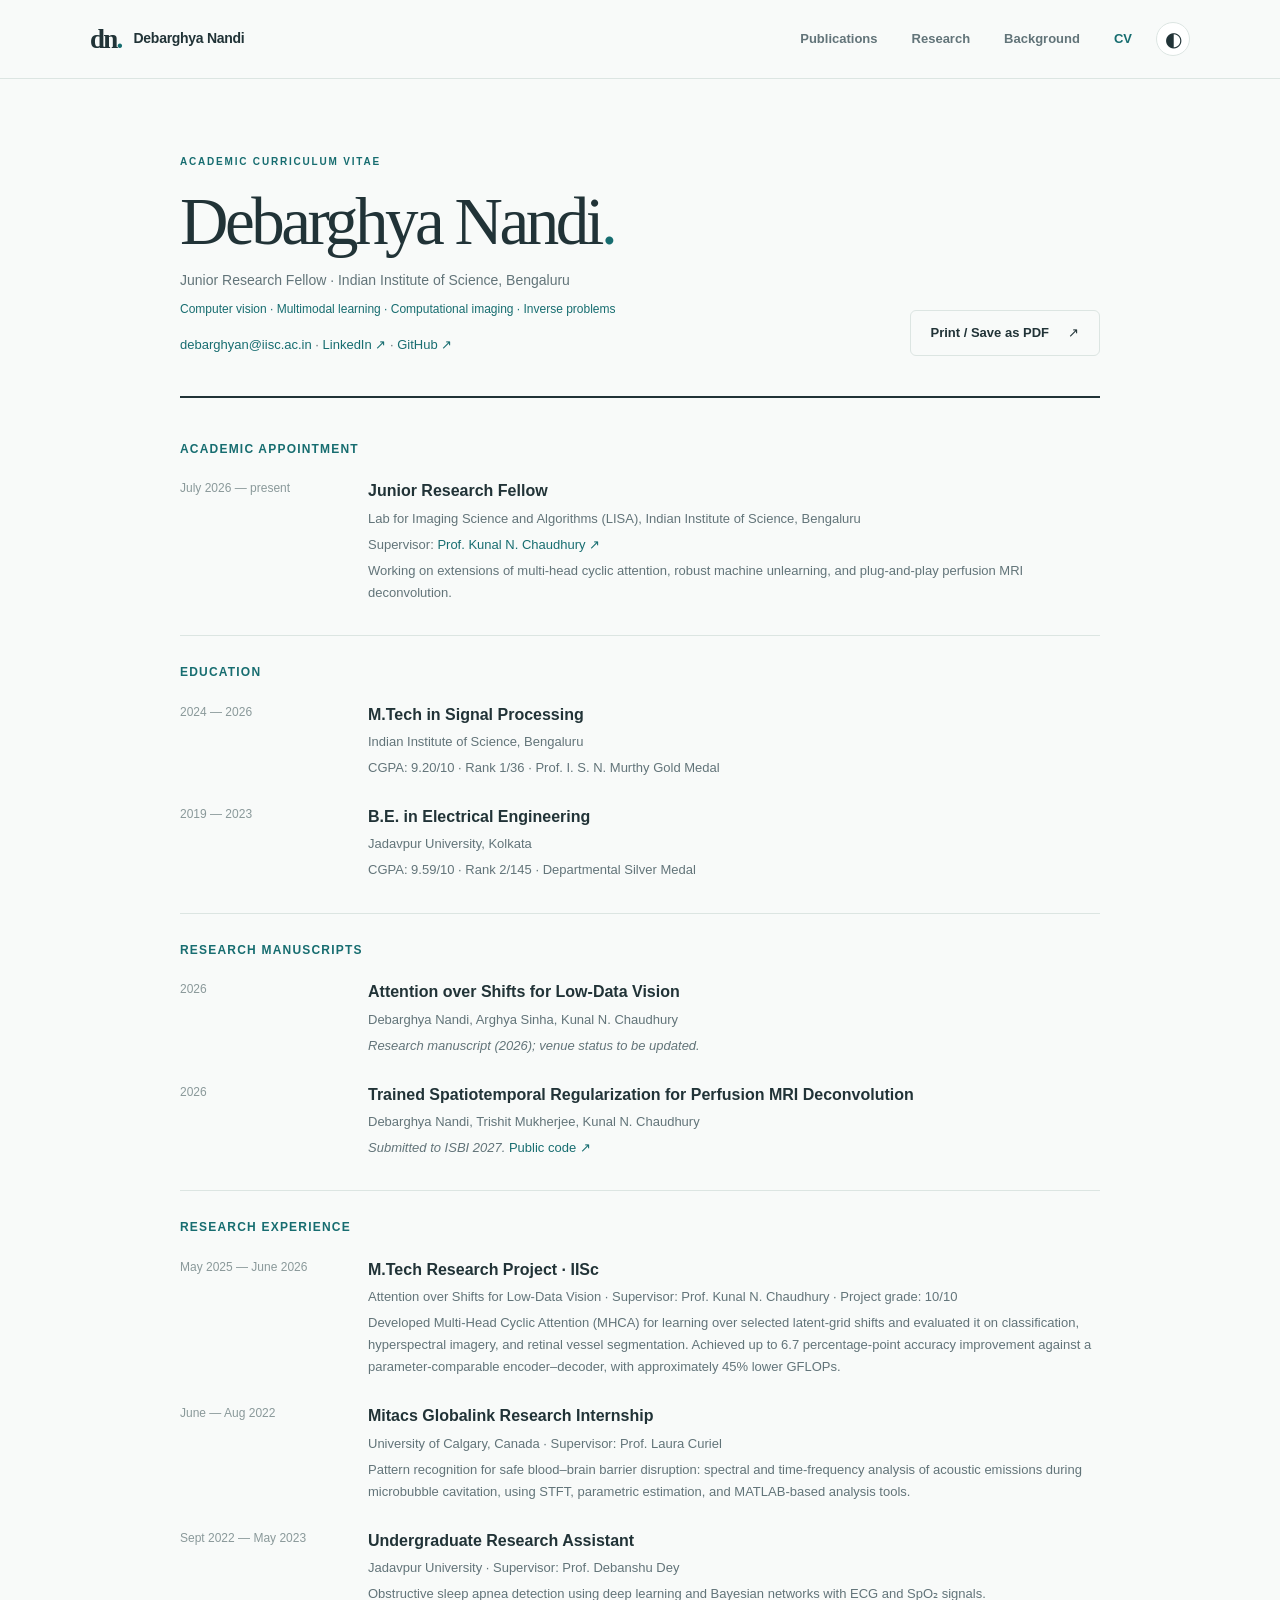
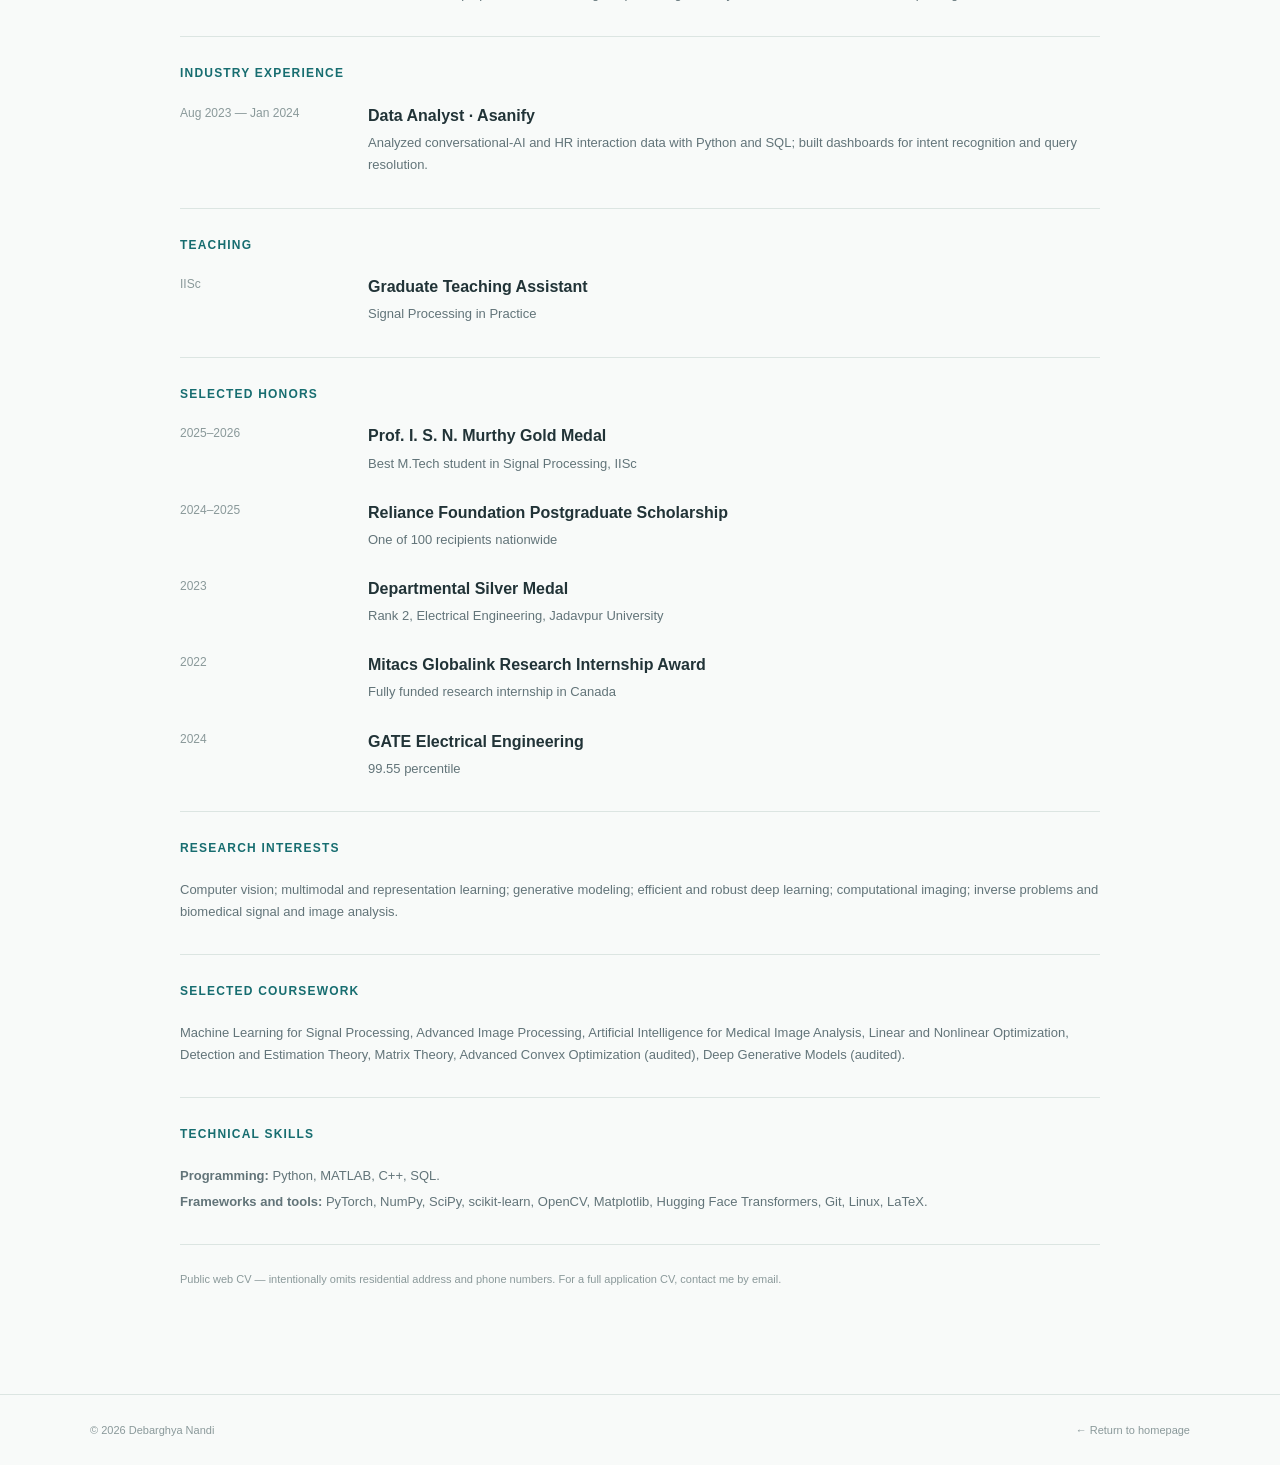
==== cv.html @ 66c7387c "Initial commit - Academic Website" ====
<!doctype html>
<html lang="en">
<head>
  <meta charset="utf-8">
  <meta name="viewport" content="width=device-width, initial-scale=1">
  <meta name="theme-color" content="#f8faf9">
  <meta name="description" content="Academic curriculum vitae of Debarghya Nandi, Junior Research Fellow at IISc Bengaluru.">
  <link rel="canonical" href="https://debarghya1986.github.io/cv.html">
  <link rel="icon" type="image/svg+xml" href="assets/images/favicon.svg">
  <link rel="stylesheet" href="assets/css/style.css">
  <script defer src="assets/js/site.js"></script>
  <title>Curriculum Vitae · Debarghya Nandi</title>
</head>
<body class="cv-page">
  <a class="skip-link" href="#main">Skip to content</a>
  <header class="site-header"><div class="wrap header-inner"><a class="brand" href="./"><span class="brand-mark">dn<span class="accent-dot">.</span></span><span class="brand-name">Debarghya Nandi</span></a><nav class="header-nav" aria-label="Primary navigation"><a href="index.html#publications">Publications</a><a href="index.html#research">Research</a><a href="index.html#background">Background</a><a href="cv.html" aria-current="page">CV</a></nav><div class="header-actions"><button class="theme-button" type="button" data-theme-toggle aria-label="Toggle dark mode" title="Toggle color theme" aria-pressed="false"><span class="theme-icon" aria-hidden="true">◐</span></button></div></div></header>
  <main id="main" class="wrap cv-content">
    <div class="cv-top"><div><div class="section-kicker">ACADEMIC CURRICULUM VITAE</div><h1>Debarghya Nandi<span class="hero-period">.</span></h1><p>Junior Research Fellow · Indian Institute of Science, Bengaluru</p><p class="cv-interests">Computer vision · Multimodal learning · Computational imaging · Inverse problems</p><p class="cv-contact"><a href="mailto:debarghyan@iisc.ac.in">debarghyan@iisc.ac.in</a><span aria-hidden="true"> · </span><a href="https://www.linkedin.com/in/debarghya-nandi-0b8b941a6/" target="_blank" rel="noopener noreferrer">LinkedIn ↗</a><span aria-hidden="true"> · </span><a href="https://github.com/Debarghya1986" target="_blank" rel="noopener noreferrer">GitHub ↗</a></p></div><button class="button outline print-button" type="button" data-print-cv>Print / Save as PDF <span aria-hidden="true">↗</span></button></div>
    <div class="cv-sections">
      <section class="cv-section"><h2>Academic appointment</h2><div class="cv-row"><span class="cv-when">July 2026 — present</span><div><h3>Junior Research Fellow</h3><p>Lab for Imaging Science and Algorithms (LISA), Indian Institute of Science, Bengaluru</p><p>Supervisor: <a href="https://sites.google.com/site/kunalnchaudhury/home" target="_blank" rel="noopener noreferrer">Prof. Kunal N. Chaudhury ↗</a></p><p>Working on extensions of multi-head cyclic attention, robust machine unlearning, and plug-and-play perfusion MRI deconvolution.</p></div></div></section>
      <section class="cv-section"><h2>Education</h2><div class="cv-row"><span class="cv-when">2024 — 2026</span><div><h3>M.Tech in Signal Processing</h3><p>Indian Institute of Science, Bengaluru</p><p>CGPA: 9.20/10 · Rank 1/36 · Prof. I. S. N. Murthy Gold Medal</p></div></div><div class="cv-row"><span class="cv-when">2019 — 2023</span><div><h3>B.E. in Electrical Engineering</h3><p>Jadavpur University, Kolkata</p><p>CGPA: 9.59/10 · Rank 2/145 · Departmental Silver Medal</p></div></div></section>
      <section class="cv-section"><h2>Research manuscripts</h2><div class="cv-row"><span class="cv-when">2026</span><div><h3>Attention over Shifts for Low-Data Vision</h3><p>Debarghya Nandi, Arghya Sinha, Kunal N. Chaudhury</p><p><em>Research manuscript (2026); venue status to be updated.</em></p></div></div><div class="cv-row"><span class="cv-when">2026</span><div><h3>Trained Spatiotemporal Regularization for Perfusion MRI Deconvolution</h3><p>Debarghya Nandi, Trishit Mukherjee, Kunal N. Chaudhury</p><p><em>Submitted to ISBI 2027.</em> <a href="https://github.com/Debarghya1986/Perfusion_MRI_ISBI" target="_blank" rel="noopener noreferrer">Public code ↗</a></p></div></div></section>
      <section class="cv-section"><h2>Research experience</h2>
        <div class="cv-row"><span class="cv-when">May 2025 — June 2026</span><div><h3>M.Tech Research Project · IISc</h3><p>Attention over Shifts for Low-Data Vision · Supervisor: Prof. Kunal N. Chaudhury · Project grade: 10/10</p><p>Developed Multi-Head Cyclic Attention (MHCA) for learning over selected latent-grid shifts and evaluated it on classification, hyperspectral imagery, and retinal vessel segmentation. Achieved up to 6.7 percentage-point accuracy improvement against a parameter-comparable encoder–decoder, with approximately 45% lower GFLOPs.</p></div></div>
        <div class="cv-row"><span class="cv-when">June — Aug 2022</span><div><h3>Mitacs Globalink Research Internship</h3><p>University of Calgary, Canada · Supervisor: Prof. Laura Curiel</p><p>Pattern recognition for safe blood–brain barrier disruption: spectral and time-frequency analysis of acoustic emissions during microbubble cavitation, using STFT, parametric estimation, and MATLAB-based analysis tools.</p></div></div>
        <div class="cv-row"><span class="cv-when">Sept 2022 — May 2023</span><div><h3>Undergraduate Research Assistant</h3><p>Jadavpur University · Supervisor: Prof. Debanshu Dey</p><p>Obstructive sleep apnea detection using deep learning and Bayesian networks with ECG and SpO₂ signals.</p></div></div>
      </section>
      <section class="cv-section"><h2>Industry experience</h2><div class="cv-row"><span class="cv-when">Aug 2023 — Jan 2024</span><div><h3>Data Analyst · Asanify</h3><p>Analyzed conversational-AI and HR interaction data with Python and SQL; built dashboards for intent recognition and query resolution.</p></div></div></section>
      <section class="cv-section"><h2>Teaching</h2><div class="cv-row"><span class="cv-when">IISc</span><div><h3>Graduate Teaching Assistant</h3><p>Signal Processing in Practice</p></div></div></section>
      <section class="cv-section"><h2>Selected honors</h2><div class="cv-row"><span class="cv-when">2025–2026</span><div><h3>Prof. I. S. N. Murthy Gold Medal</h3><p>Best M.Tech student in Signal Processing, IISc</p></div></div><div class="cv-row"><span class="cv-when">2024–2025</span><div><h3>Reliance Foundation Postgraduate Scholarship</h3><p>One of 100 recipients nationwide</p></div></div><div class="cv-row"><span class="cv-when">2023</span><div><h3>Departmental Silver Medal</h3><p>Rank 2, Electrical Engineering, Jadavpur University</p></div></div><div class="cv-row"><span class="cv-when">2022</span><div><h3>Mitacs Globalink Research Internship Award</h3><p>Fully funded research internship in Canada</p></div></div><div class="cv-row"><span class="cv-when">2024</span><div><h3>GATE Electrical Engineering</h3><p>99.55 percentile</p></div></div></section>
      <section class="cv-section"><h2>Research interests</h2><p class="cv-prose">Computer vision; multimodal and representation learning; generative modeling; efficient and robust deep learning; computational imaging; inverse problems and biomedical signal and image analysis.</p></section>
      <section class="cv-section"><h2>Selected coursework</h2><p class="cv-prose">Machine Learning for Signal Processing, Advanced Image Processing, Artificial Intelligence for Medical Image Analysis, Linear and Nonlinear Optimization, Detection and Estimation Theory, Matrix Theory, Advanced Convex Optimization (audited), Deep Generative Models (audited).</p></section>
      <section class="cv-section"><h2>Technical skills</h2><p class="cv-prose"><strong>Programming:</strong> Python, MATLAB, C++, SQL.</p><p class="cv-prose"><strong>Frameworks and tools:</strong> PyTorch, NumPy, SciPy, scikit-learn, OpenCV, Matplotlib, Hugging Face Transformers, Git, Linux, LaTeX.</p></section>
    </div>
    <p class="cv-disclaimer">Public web CV — intentionally omits residential address and phone numbers. For a full application CV, contact me by email.</p>
  </main>
  <footer class="site-footer"><div class="wrap footer-inner"><div>© <span data-year>2026</span> Debarghya Nandi</div><a href="./">← Return to homepage</a></div></footer>
</body>
</html>
---- assets/css/style.css ----
/* Debarghya Nandi academic homepage: original, dependency-free visual design.
   Inspired by the restraint of al-folio and research-first academic websites. */
:root {
  color-scheme: light;
  --bg: #f8faf9;
  --surface: #ffffff;
  --surface-tint: #eef3f1;
  --ink: #213337;
  --muted: #627479;
  --soft: #8a999a;
  --line: #dce5e2;
  --accent: #176d70;
  --accent-dark: #145459;
  --accent-wash: #dcefea;
  --gold: #c99555;
  --shadow: 0 18px 60px rgba(27, 53, 52, .075);
  --radius: 13px;
  font-family: Inter, ui-sans-serif, -apple-system, BlinkMacSystemFont, "Segoe UI", sans-serif;
  font-synthesis: none;
}
:root[data-theme="dark"] {
  color-scheme: dark;
  --bg: #101c20;
  --surface: #18282d;
  --surface-tint: #17282b;
  --ink: #e7eeeb;
  --muted: #a9b8b7;
  --soft: #809494;
  --line: #324449;
  --accent: #7bc8be;
  --accent-dark: #9fdbd3;
  --accent-wash: #244c4b;
  --gold: #e4bd85;
  --shadow: 0 18px 70px rgba(0, 0, 0, .20);
}
*,*::before,*::after { box-sizing: border-box; }
html { scroll-behavior: smooth; scroll-padding-top: 95px; }
body { margin: 0; background: var(--bg); color: var(--ink); font-size: 15px; line-height: 1.65; -webkit-font-smoothing: antialiased; }
a { color: inherit; text-decoration: none; }
a:hover { color: var(--accent); }
button { font: inherit; }
button,a { -webkit-tap-highlight-color: transparent; }
button:focus-visible,a:focus-visible { outline: 3px solid var(--gold); outline-offset: 4px; }
img,svg { max-width: 100%; }
.wrap { width: min(1100px, calc(100% - 80px)); margin-inline: auto; }
.skip-link { position: absolute; top: -80px; left: 15px; padding: 10px 20px; background: var(--surface); color: var(--ink); z-index: 100; }
.skip-link:focus { top: 10px; }
.site-header { height: 79px; border-bottom: 1px solid var(--line); background: color-mix(in srgb, var(--bg) 92%, transparent); position: sticky; top: 0; z-index: 20; backdrop-filter: blur(16px); }
.header-inner { height: 100%; display: flex; align-items: center; justify-content: space-between; gap: 24px; }
.brand { display: inline-flex; align-items: center; gap: 12px; font-weight: 660; white-space: nowrap; color: var(--ink); letter-spacing: -.025em; }
.brand:hover { color: var(--ink); }
.brand-mark { font-family: Georgia,"Times New Roman",serif; font-weight: 700; font-size: 27px; letter-spacing: -.065em; line-height: 1; }
.accent-dot,.hero-period { color: var(--accent); }
.brand-name { font-size: 14px; letter-spacing: -.02em; }
.header-nav { display: flex; align-items: center; gap: clamp(16px,3vw,34px); margin-left: auto; font-weight: 550; font-size: 13px; }
.header-nav a { color: var(--muted); transition: color .2s; }
.header-nav a:hover,.header-nav a[aria-current] { color: var(--accent); }
.header-actions { display: flex; gap: 12px; align-items: center; }
.icon-link { display: inline-grid; place-items: center; color: var(--muted); }
.theme-button { cursor: pointer; height: 34px; width: 34px; display: inline-grid; place-items: center; border: 1px solid var(--line); border-radius: 50%; background: var(--surface); color: var(--ink); }
.theme-button:hover { border-color: var(--accent); }
.theme-icon { font-size: 20px; line-height: 1; }
.hero { display: grid; grid-template-columns: 1.15fr .85fr; min-height: 655px; gap: 32px; align-items: center; padding-block: 79px 96px; }
.hero-content { max-width: 640px; position: relative; z-index: 1; }
.eyebrow,.section-kicker { font-size: 10px; line-height: 1.5; letter-spacing: .18em; color: var(--accent); font-weight: 760; }
.eyebrow { display: flex; align-items: center; flex-wrap: wrap; gap: 10px; }
.eyebrow-line { display: inline-block; width: 23px; height: 2px; background: var(--accent); }
.eyebrow-sep { color: var(--soft); padding-inline: 3px; }
h1,h2,h3,p { margin-top: 0; }
.hero h1 { font-family: Georgia,"Times New Roman",serif; font-size: clamp(68px,7.7vw,108px); line-height: .99; letter-spacing: -.067em; font-weight: 500; margin: 29px 0 20px; }
.name-second { display: inline-block; }
.hero-tagline { font-family: Georgia,"Times New Roman",serif; font-size: clamp(21px,2.3vw,30px); letter-spacing: -.026em; line-height: 1.3; margin-bottom: 21px; color: var(--ink); }
.hero-tagline em,.contact-section h2 em { font-weight: 400; color: var(--accent); }
.hero-description { font-size: 15px; line-height: 1.85; max-width: 525px; color: var(--muted); margin: 0 0 26px; }
.hero-description strong { font-weight: 600; color: var(--ink); }
.hero-description a { text-decoration: underline; text-decoration-color: var(--line); text-underline-offset: 3px; }
.hero-buttons { display: flex; flex-wrap: wrap; gap: 10px; }
.button { display: inline-flex; min-height: 46px; padding: 10px 20px; align-items: center; justify-content: center; gap: 19px; border-radius: 6px; font-size: 13px; font-weight: 650; border: 1px solid transparent; cursor: pointer; white-space: nowrap; }
.button.primary { background: var(--accent-dark); color: #fff; }
:root[data-theme="dark"] .button.primary { color: #0f2525; }
.button.primary:hover { background: var(--accent); }
.button.outline { background: transparent; border-color: var(--line); color: var(--ink); }
.button.outline:hover { border-color: var(--accent); color: var(--accent); }
.hero-meta { color: var(--muted); margin-top: 33px; display: flex; align-items: center; gap: 9px; font-size: 12px; }
.meta-dot { display: inline-block; border-radius: 50%; width: 7px; height: 7px; background: var(--gold); }
.hero-visual { position: relative; width: 100%; max-width: 390px; margin-left: auto; padding: 22px 0 17px; }
.visual-backdrop { position: absolute; inset: -3% -6% 5% 7%; z-index: 0; background: radial-gradient(circle at 60% 48%,var(--accent-wash),transparent 70%),radial-gradient(circle at 25% 65%,color-mix(in srgb,var(--gold) 12%,transparent),transparent 70%); border-radius: 47% 53% 39% 61%; }
.portrait-frame { position: relative; border-radius: 150px 150px 12px 12px; overflow: hidden; box-shadow: var(--shadow); background: var(--surface-tint); height: 400px; border: 7px solid var(--surface); }
.portrait-frame img { display: block; width: 100%; height: 100%; object-fit: cover; }
.hero-stamp { position: absolute; bottom: 40px; left: -46px; height: 112px; width: 112px; border-radius: 100%; background: var(--surface); border: 1px solid var(--line); box-shadow: var(--shadow); display: flex; flex-direction: column; align-items: center; justify-content: center; z-index: 1; transform: rotate(-11deg); }
.hero-stamp strong { font-family: Georgia,serif; line-height: 1.1; font-size: 32px; font-weight: 600; letter-spacing: -.04em; color: var(--accent); }
.stamp-small { font-size: 8px; font-weight: 700; letter-spacing: .07em; color: var(--muted); }
.visual-caption { position: absolute; bottom: -16px; right: 2px; color: var(--soft); font-size: 9px; letter-spacing: .15em; }
.section-divider { display: flex; align-items: center; gap: 20px; color: var(--gold); }
.section-divider > span:first-child,.section-divider > span:last-child { flex: 1; height: 1px; background: var(--line); }
.divider-symbol { font-size: 14px; }
.section { padding-block: 99px 103px; }
.section-heading { display: flex; align-items: flex-end; justify-content: space-between; gap: 30px; margin-bottom: 38px; }
.section-heading h2 { font-family: Georgia,"Times New Roman",serif; font-size: clamp(35px,4vw,50px); letter-spacing: -.045em; line-height: 1.15; font-weight: 500; margin: 12px 0 0; }
.heading-muted { color: var(--soft); font-style: italic; }
.section-aside { max-width: 270px; font-size: 13px; line-height: 1.7; color: var(--muted); margin: 0 0 5px; }
.papers { border-top: 1px solid var(--line); }
.paper { display: grid; grid-template-columns: minmax(250px,.81fr) minmax(0,1.19fr); gap: 39px; padding-block: 32px; border-bottom: 1px solid var(--line); align-items: center; }
.paper-art { width: 100%; aspect-ratio: 1.46; overflow: hidden; background: var(--surface-tint); border: 1px solid var(--line); border-radius: 8px; }
.paper-art img { display: block; width: 100%; height: 100%; object-fit: cover; transition: transform .5s ease; }
.paper:hover .paper-art img { transform: scale(1.025); }
.paper-meta { display: flex; gap: 12px; align-items: center; font-size: 10px; letter-spacing: .1em; text-transform: uppercase; margin-bottom: 13px; font-weight: 700; }
.paper-number { font-size: 13px; color: var(--gold); font-family: Georgia,serif; }
.topic-tag { color: var(--accent); }
.paper-year { margin-left: auto; color: var(--soft); font-weight: 600; letter-spacing: .04em; white-space: nowrap; }
.paper h3 { font-size: clamp(20px,2.3vw,28px); font-family: Georgia,"Times New Roman",serif; line-height: 1.27; letter-spacing: -.028em; font-weight: 550; margin-bottom: 11px; }
.authors { color: var(--muted); font-size: 12px; line-height: 1.5; margin-bottom: 15px; }
.authors strong { color: var(--ink); font-weight: 650; }
.paper-description { font-size: 13px; line-height: 1.83; color: var(--muted); margin-bottom: 17px; }
.paper-foot { display: flex; flex-wrap: wrap; gap: 10px 18px; justify-content: space-between; align-items: center; }
.status { color: var(--muted); font-size: 11px; display: flex; align-items: center; gap: 7px; }
.status-dot { height: 6px; width: 6px; border-radius: 100%; background: var(--gold); }
.text-link { color: var(--accent); font-weight: 650; font-size: 12px; }
.text-link:hover { text-decoration: underline; text-underline-offset: 4px; }
.publication-note { color: var(--soft); font-size: 11px; margin: 20px 0 0; }
.section-tint { background: var(--surface-tint); border-top: 1px solid var(--line); border-bottom: 1px solid var(--line); }
.interest-grid { display: grid; grid-template-columns: repeat(3,minmax(0,1fr)); gap: 18px; }
.interest-card { background: var(--surface); border: 1px solid var(--line); border-radius: 9px; min-height: 263px; padding: 27px 24px 24px; position: relative; display: flex; flex-direction: column; transition: transform .2s ease,border-color .2s ease; }
.interest-card:hover { transform: translateY(-3px); border-color: var(--accent); }
.interest-icon { width: 42px; height: 42px; border-radius: 50%; display: grid; place-items: center; background: var(--accent-wash); font-size: 23px; font-weight: 400; color: var(--accent); line-height: 1; }
.interest-index { position: absolute; top: 24px; right: 24px; font-size: 12px; color: var(--soft); font-family: Georgia,serif; }
.interest-card h3 { font-family: Georgia,serif; font-weight: 500; font-size: 23px; letter-spacing: -.03em; margin: 18px 0 7px; line-height: 1.15; }
.interest-card p { font-size: 12px; line-height: 1.8; color: var(--muted); margin-bottom: 25px; }
.interest-footer { margin-top: auto; border-top: 1px solid var(--line); padding-top: 14px; font-size: 10px; color: var(--accent); font-weight: 650; }
.background-grid { display: grid; grid-template-columns: 1.2fr 1fr; gap: 80px; }
.small-heading { font-size: 11px; text-transform: uppercase; letter-spacing: .11em; color: var(--accent); font-weight: 750; margin-bottom: 21px; }
.timeline { border-left: 1px solid var(--line); margin-left: 4px; }
.timeline-entry { display: grid; grid-template-columns: 115px 1fr; gap: 15px; position: relative; padding: 0 0 26px 22px; }
.timeline-entry::before { content: ''; position: absolute; left: -5px; top: 7px; width: 9px; height: 9px; border-radius: 50%; border: 2px solid var(--accent); background: var(--bg); }
.timeline-entry:last-child { padding-bottom: 0; }
.timeline-date { font-size: 11px; color: var(--soft); padding-top: 1px; }
.timeline-entry strong,.honor strong { font-size: 13px; font-weight: 680; display: block; line-height: 1.5; }
.timeline-entry p,.honor p { font-size: 12px; color: var(--muted); margin: 4px 0 0; }
.honors-list { display: flex; flex-direction: column; }
.honor { display: flex; gap: 13px; padding: 0 0 21px; margin-bottom: 19px; border-bottom: 1px solid var(--line); }
.honor-icon { color: var(--gold); font-size: 24px; line-height: 1.1; }
.background-note { background: var(--surface-tint); padding: 15px 17px; border-radius: 6px; color: var(--muted); font-size: 12px; line-height: 1.6; }
.contact-section { margin-block: 2px 86px; padding: 39px 45px; background: var(--accent-dark); color: #f7f8f6; border-radius: 9px; display: flex; align-items: center; justify-content: space-between; gap: 35px; }
:root[data-theme="dark"] .contact-section { background: #255a5b; }
.contact-section .section-kicker { color: #aee0d6; }
.contact-section h2 { font-family: Georgia,serif; font-size: clamp(29px,3.4vw,42px); font-weight: 500; letter-spacing: -.05em; margin: 12px 0 6px; line-height: 1.2; }
.contact-section h2 em { color: #bde3da; }
.contact-section p { color: #d9e5e1; font-size: 12px; max-width: 660px; margin-bottom: 0; line-height: 1.8; }
.contact-button { background: #f7fbf8; color: #1c5353; flex-shrink: 0; }
.contact-button:hover { background: #e3f4ec; color: #1c5353; }
.site-footer { border-top: 1px solid var(--line); padding-block: 26px; }
.footer-inner { display: flex; flex-wrap: wrap; justify-content: space-between; align-items: center; gap: 12px; font-size: 11px; color: var(--soft); }
.footer-inner a:hover { color: var(--accent); }
.footer-divider { margin-inline: 9px; color: var(--soft); }
/* CV page */
.cv-content { padding-block: 75px 95px; max-width: 920px; }
.cv-top { display: flex; align-items: flex-end; justify-content: space-between; gap: 28px; padding-bottom: 40px; margin-bottom: 15px; border-bottom: 2px solid var(--ink); }
.cv-top h1 { font-family: Georgia,serif; font-size: clamp(45px,6vw,67px); font-weight: 500; letter-spacing: -.052em; line-height: 1.1; margin: 16px 0 10px; }
.cv-top p { margin: 0; color: var(--muted); font-size: 14px; }
.cv-top .cv-interests { color: var(--accent); font-size: 12px; margin-top: 8px; }
.cv-sections { display: flex; flex-direction: column; }
.cv-section { border-bottom: 1px solid var(--line); padding: 27px 0; }
.cv-section h2 { font-size: 12px; text-transform: uppercase; font-weight: 760; color: var(--accent); letter-spacing: .1em; margin-bottom: 20px; }
.cv-row { display: grid; grid-template-columns: 160px 1fr; gap: 28px; margin-bottom: 22px; }
.cv-row:last-child { margin-bottom: 0; }
.cv-when { font-size: 12px; color: var(--soft); }
.cv-row h3 { font-size: 16px; line-height: 1.45; margin-bottom: 5px; font-weight: 680; }
.cv-row p,.cv-prose { font-size: 13px; color: var(--muted); line-height: 1.7; margin: 4px 0; }
.cv-prose a { color: var(--accent); text-decoration: underline; text-underline-offset: 3px; }
.cv-disclaimer { color: var(--soft); font-size: 11px; margin-top: 25px; }
@media (max-width: 980px) {
  .wrap { width: min(100% - 50px,1100px); }
  .hero { min-height: auto; padding-block: 70px 80px; grid-template-columns: 1.08fr .92fr; }
  .hero h1 { font-size: clamp(58px,7.4vw,84px); }
  .portrait-frame { height: 342px; }
  .hero-stamp { left: -25px; }
  .paper { gap: 26px; }
  .background-grid { gap: 35px; }
}
@media (max-width: 720px) {
  .wrap { width: calc(100% - 36px); }
  .site-header { height: auto; min-height: 68px; }
  .header-inner { min-height: 68px; gap: 11px; flex-wrap: wrap; padding-block: 13px; }
  .brand-name { display: none; }
  .header-nav { order: 3; width: 100%; gap: 0; justify-content: space-between; border-top: 1px solid var(--line); padding-top: 11px; margin-left: 0; }
  .header-nav a { font-size: 12px; }
  .header-actions { margin-left: auto; }
  .hero { display: flex; flex-direction: column-reverse; gap: 45px; padding-block: 34px 72px; align-items: stretch; }
  .hero-visual { margin-inline: auto; width: min(100% - 30px,290px); }
  .portrait-frame { height: 290px; border-radius: 130px 130px 12px 12px; }
  .hero-stamp { width: 94px; height: 94px; bottom: 26px; left: -36px; }
  .hero-stamp strong { font-size: 26px; }
  .stamp-small { font-size: 7px; }
  .visual-caption { display: none; }
  .hero h1 { font-size: clamp(64px,12vw,90px); margin-top: 20px; }
  .hero-tagline { font-size: 26px; }
  .hero-description { font-size: 14px; }
  .section { padding-block: 68px 72px; }
  .section-heading { align-items: flex-start; flex-direction: column; gap: 12px; margin-bottom: 28px; }
  .section-heading h2 { font-size: 37px; }
  .section-aside { max-width: 90%; }
  .paper { grid-template-columns: 1fr; gap: 19px; padding-block: 26px 30px; }
  .paper-art { max-height: 310px; }
  .paper h3 { font-size: 25px; }
  .interest-grid { grid-template-columns: 1fr; }
  .interest-card { min-height: 225px; }
  .background-grid { grid-template-columns: 1fr; gap: 40px; }
  .contact-section { margin-block: 0 50px; padding: 29px 24px; flex-direction: column; align-items: flex-start; gap: 22px; }
  .contact-section h2 { font-size: 36px; }
  .cv-content { padding-block: 46px 65px; }
  .cv-top { display: block; }
  .print-button { margin-top: 25px; }
  .cv-row { grid-template-columns: 1fr; gap: 2px; }
}
@media (max-width: 400px) {
  .hero h1 { font-size: 63px; }
  .hero-buttons .button { padding-inline: 14px; font-size: 12px; }
  .paper-year { display: none; }
  .footer-divider { margin-inline: 4px; }
}
@media (prefers-reduced-motion: reduce) { html { scroll-behavior: auto; } *,*::before,*::after { transition: none !important; } }
@media print {
  :root { --bg: #fff; --ink: #000; --muted: #333; --line: #ddd; --accent: #155b58; }
  body { background: white; color: #111; font-size: 11pt; }
  .site-header,.site-footer,.print-button,.cv-disclaimer { display: none !important; }
  .wrap { width: 100%; }
  .cv-content { max-width: none; padding: 0; }
  .cv-top { padding-bottom: 19px; }
  .cv-top h1 { font-size: 34pt; }
  .cv-section { padding: 14px 0; break-inside: avoid; }
  .cv-row { margin-bottom: 11px; break-inside: avoid; }
  a { color: #111 !important; }
}

/* Site-specific additions: public academic contact and CV links */
.cv-top .cv-contact { margin-top: 14px; color: var(--muted); font-size: 13px; line-height: 1.7; }
.cv-top .cv-contact a,.cv-section a { color: var(--accent); text-underline-offset: 3px; }
.cv-top .cv-contact a:hover,.cv-section a:hover { text-decoration: underline; }
.contact-actions { display: flex; flex-wrap: wrap; align-items: center; gap: 18px; }
.contact-secondary { color: #e2efea; font-weight: 650; font-size: 13px; }
.contact-secondary:hover { text-decoration: underline; }
@media print { .cv-top .cv-contact { margin-top: 7px; } a { text-decoration: none !important; } }
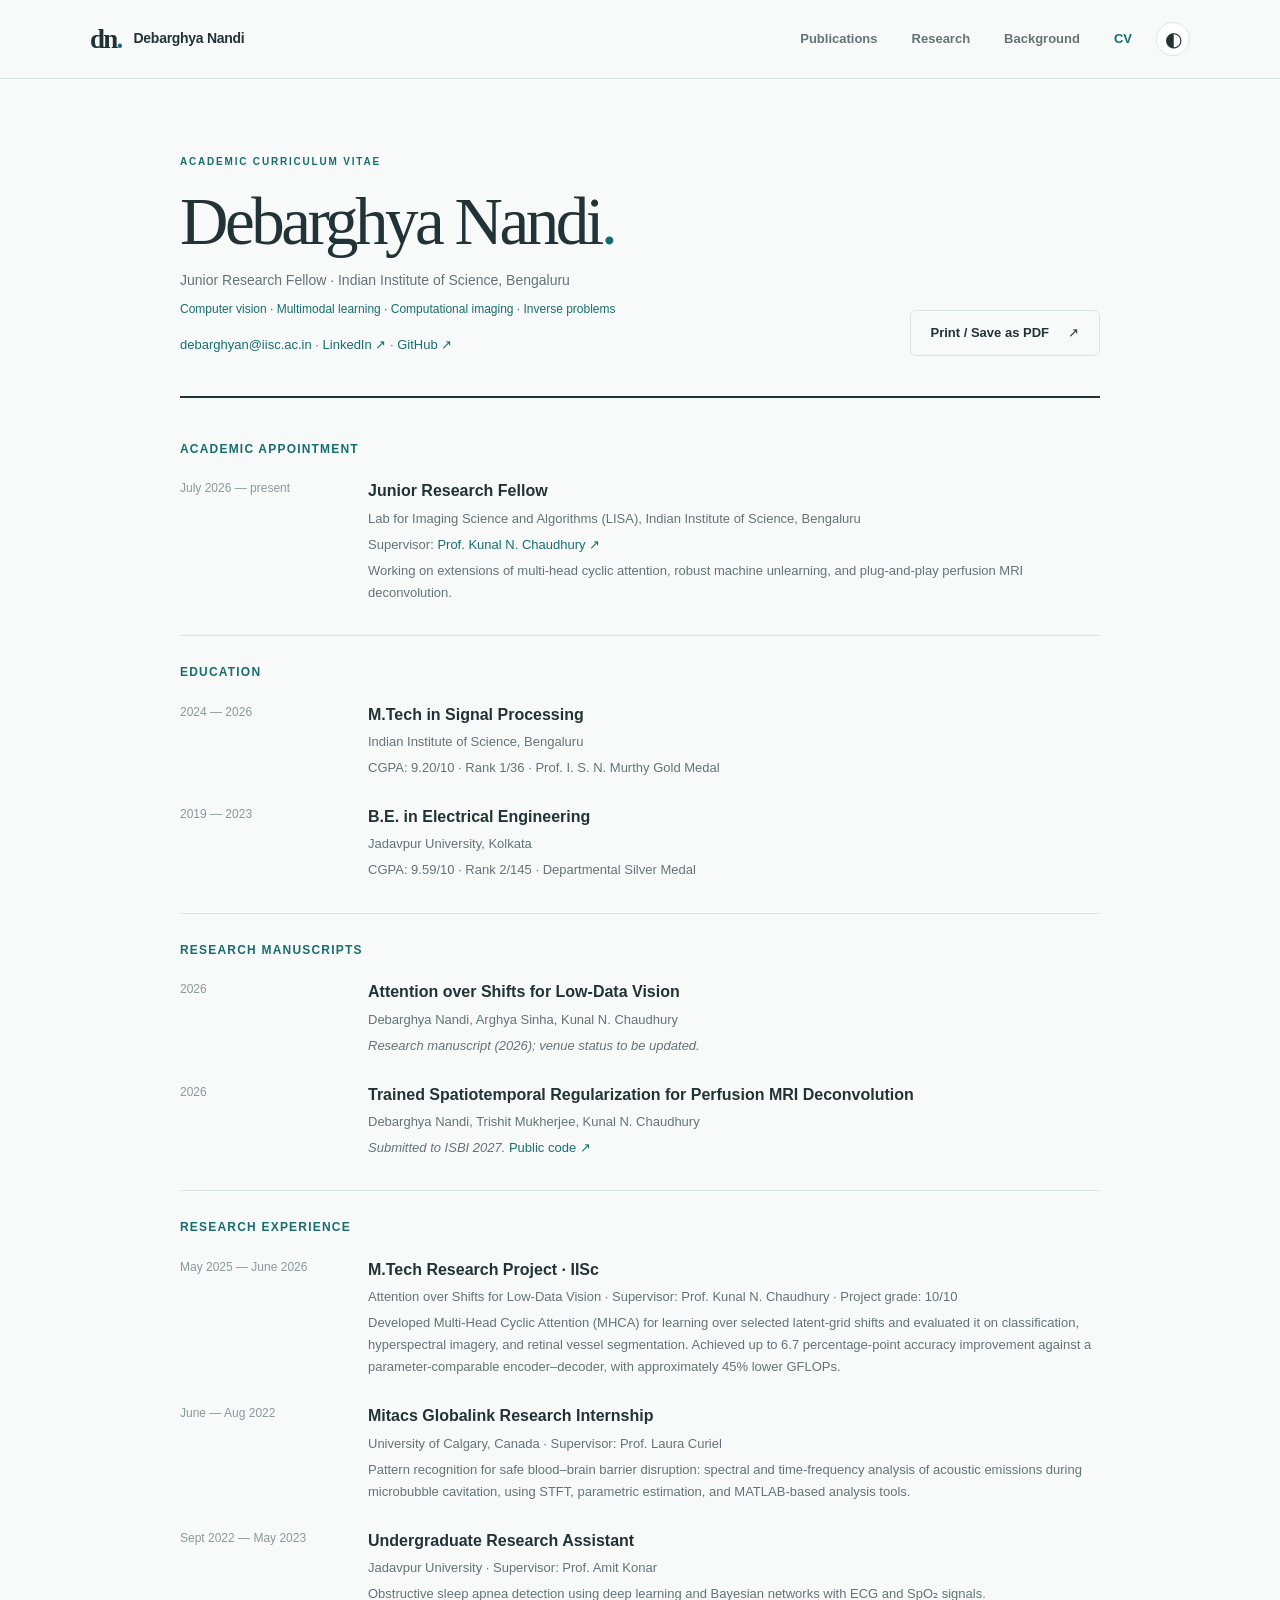
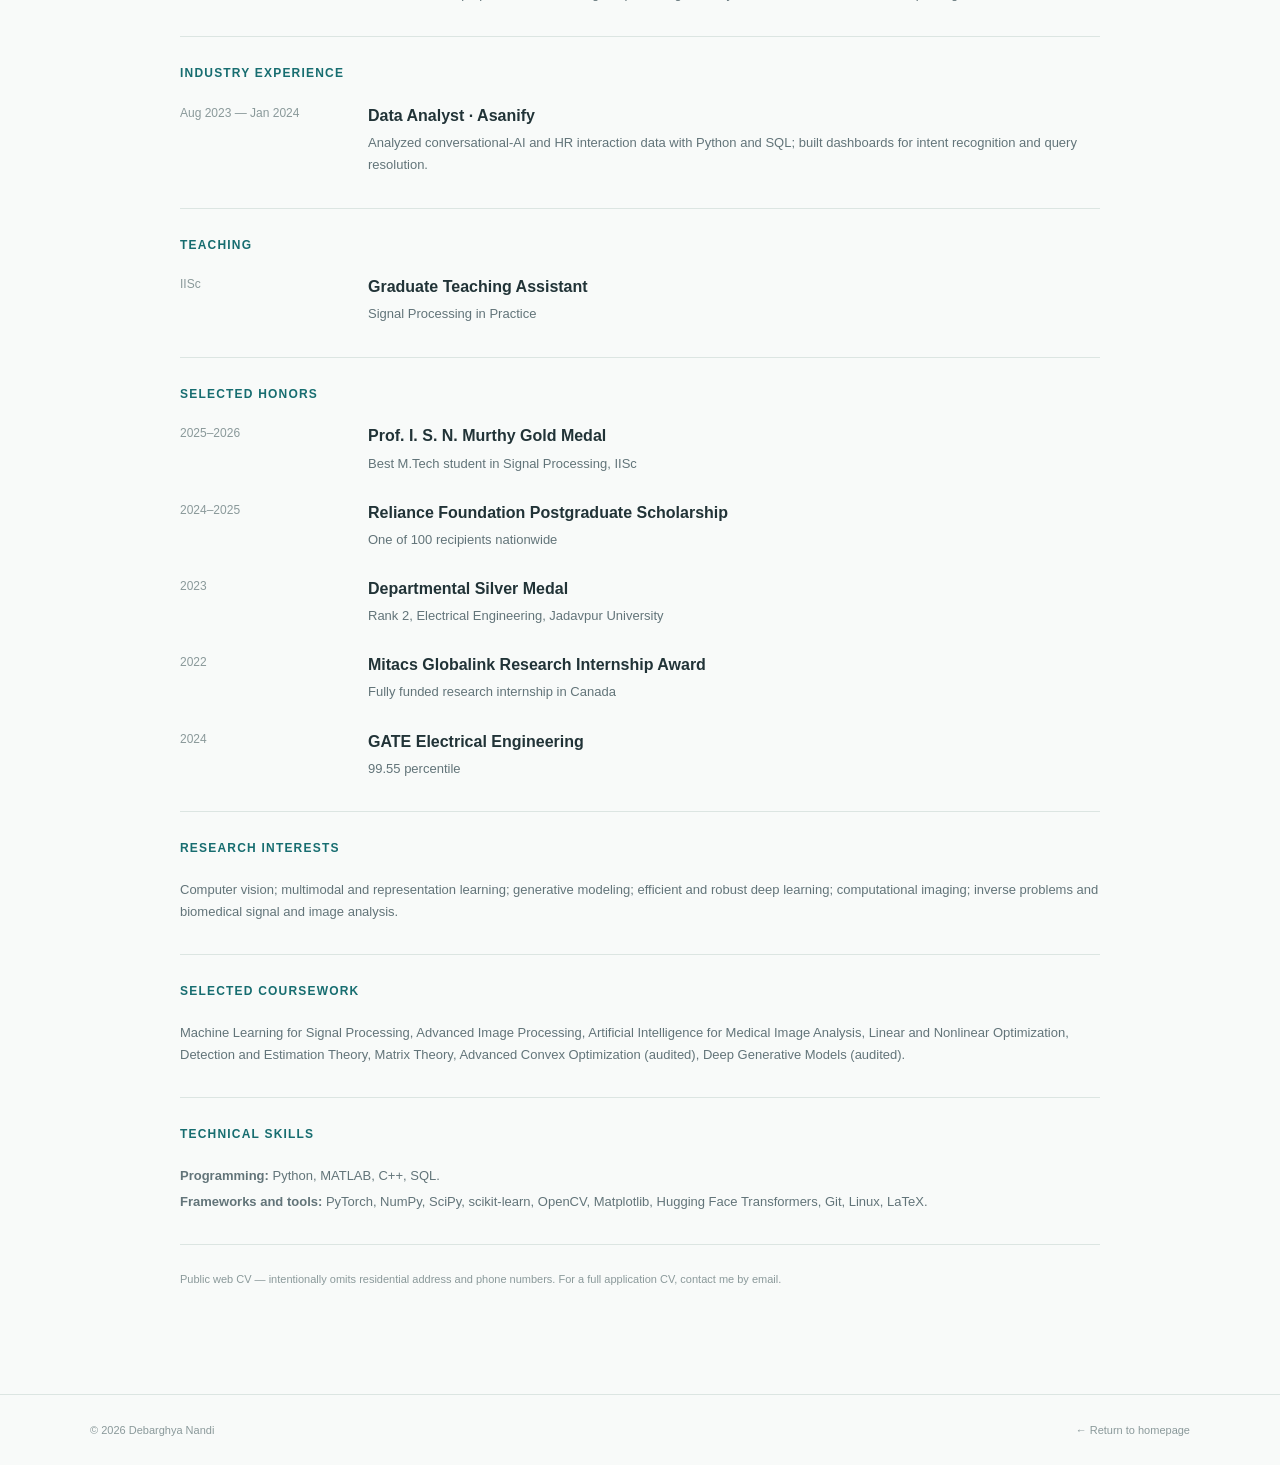
==== commit 4a79e680: "Update undergraduate research supervisor" ====
--- a/cv.html
+++ b/cv.html
@@ -23,7 +23,7 @@
       <section class="cv-section"><h2>Research experience</h2>
         <div class="cv-row"><span class="cv-when">May 2025 — June 2026</span><div><h3>M.Tech Research Project · IISc</h3><p>Attention over Shifts for Low-Data Vision · Supervisor: Prof. Kunal N. Chaudhury · Project grade: 10/10</p><p>Developed Multi-Head Cyclic Attention (MHCA) for learning over selected latent-grid shifts and evaluated it on classification, hyperspectral imagery, and retinal vessel segmentation. Achieved up to 6.7 percentage-point accuracy improvement against a parameter-comparable encoder–decoder, with approximately 45% lower GFLOPs.</p></div></div>
         <div class="cv-row"><span class="cv-when">June — Aug 2022</span><div><h3>Mitacs Globalink Research Internship</h3><p>University of Calgary, Canada · Supervisor: Prof. Laura Curiel</p><p>Pattern recognition for safe blood–brain barrier disruption: spectral and time-frequency analysis of acoustic emissions during microbubble cavitation, using STFT, parametric estimation, and MATLAB-based analysis tools.</p></div></div>
-        <div class="cv-row"><span class="cv-when">Sept 2022 — May 2023</span><div><h3>Undergraduate Research Assistant</h3><p>Jadavpur University · Supervisor: Prof. Debanshu Dey</p><p>Obstructive sleep apnea detection using deep learning and Bayesian networks with ECG and SpO₂ signals.</p></div></div>
+        <div class="cv-row"><span class="cv-when">Sept 2022 — May 2023</span><div><h3>Undergraduate Research Assistant</h3><p>Jadavpur University · Supervisor: Prof. Amit Konar</p><p>Obstructive sleep apnea detection using deep learning and Bayesian networks with ECG and SpO₂ signals.</p></div></div>
       </section>
       <section class="cv-section"><h2>Industry experience</h2><div class="cv-row"><span class="cv-when">Aug 2023 — Jan 2024</span><div><h3>Data Analyst · Asanify</h3><p>Analyzed conversational-AI and HR interaction data with Python and SQL; built dashboards for intent recognition and query resolution.</p></div></div></section>
       <section class="cv-section"><h2>Teaching</h2><div class="cv-row"><span class="cv-when">IISc</span><div><h3>Graduate Teaching Assistant</h3><p>Signal Processing in Practice</p></div></div></section>
--- a/assets/css/style.css
+++ b/assets/css/style.css
@@ -100,10 +100,35 @@
 .heading-muted { color: var(--soft); font-style: italic; }
 .section-aside { max-width: 270px; font-size: 13px; line-height: 1.7; color: var(--muted); margin: 0 0 5px; }
 .papers { border-top: 1px solid var(--line); }
-.paper { display: grid; grid-template-columns: minmax(250px,.81fr) minmax(0,1.19fr); gap: 39px; padding-block: 32px; border-bottom: 1px solid var(--line); align-items: center; }
-.paper-art { width: 100%; aspect-ratio: 1.46; overflow: hidden; background: var(--surface-tint); border: 1px solid var(--line); border-radius: 8px; }
-.paper-art img { display: block; width: 100%; height: 100%; object-fit: cover; transition: transform .5s ease; }
-.paper:hover .paper-art img { transform: scale(1.025); }
+.paper {
+  display: grid;
+  grid-template-columns: minmax(0, 0.8fr) minmax(0, 1.2fr);
+  gap: 36px;
+  padding-block: 28px;
+  border-bottom: 1px solid var(--line);
+  align-items: center;
+}
+
+.paper-art {
+  width: 100%;
+  aspect-ratio: auto;
+  overflow: hidden;
+  background: var(--surface-tint);
+  border: 1px solid var(--line);
+  border-radius: 8px;
+}
+
+.paper-art img {
+  display: block;
+  width: 100%;
+  height: auto;
+  object-fit: contain;
+  transition: none;
+}
+
+.paper:hover .paper-art img {
+  transform: none;
+}
 .paper-meta { display: flex; gap: 12px; align-items: center; font-size: 10px; letter-spacing: .1em; text-transform: uppercase; margin-bottom: 13px; font-weight: 700; }
 .paper-number { font-size: 13px; color: var(--gold); font-family: Georgia,serif; }
 .topic-tag { color: var(--accent); }
@@ -200,7 +225,7 @@
   .section-heading h2 { font-size: 37px; }
   .section-aside { max-width: 90%; }
   .paper { grid-template-columns: 1fr; gap: 19px; padding-block: 26px 30px; }
-  .paper-art { max-height: 310px; }
+  .paper-art { max-height: none; }
   .paper h3 { font-size: 25px; }
   .interest-grid { grid-template-columns: 1fr; }
   .interest-card { min-height: 225px; }
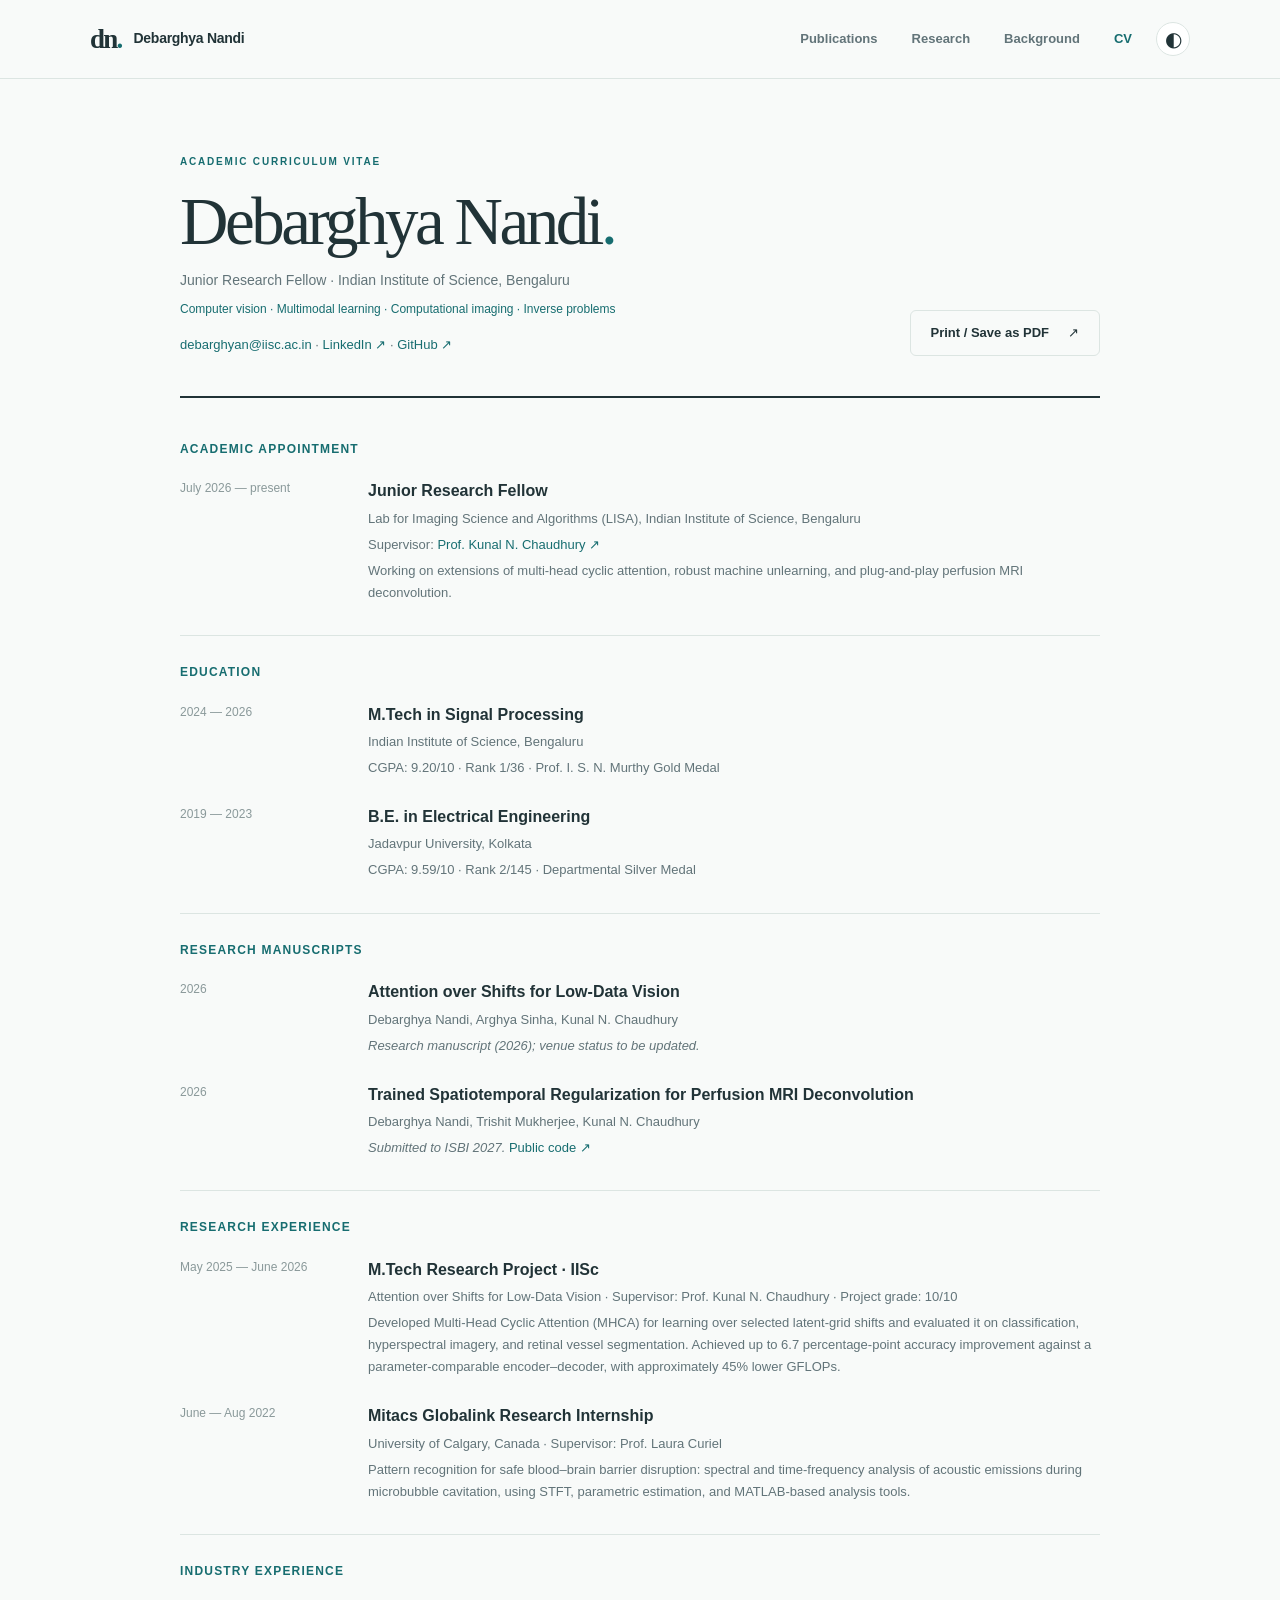
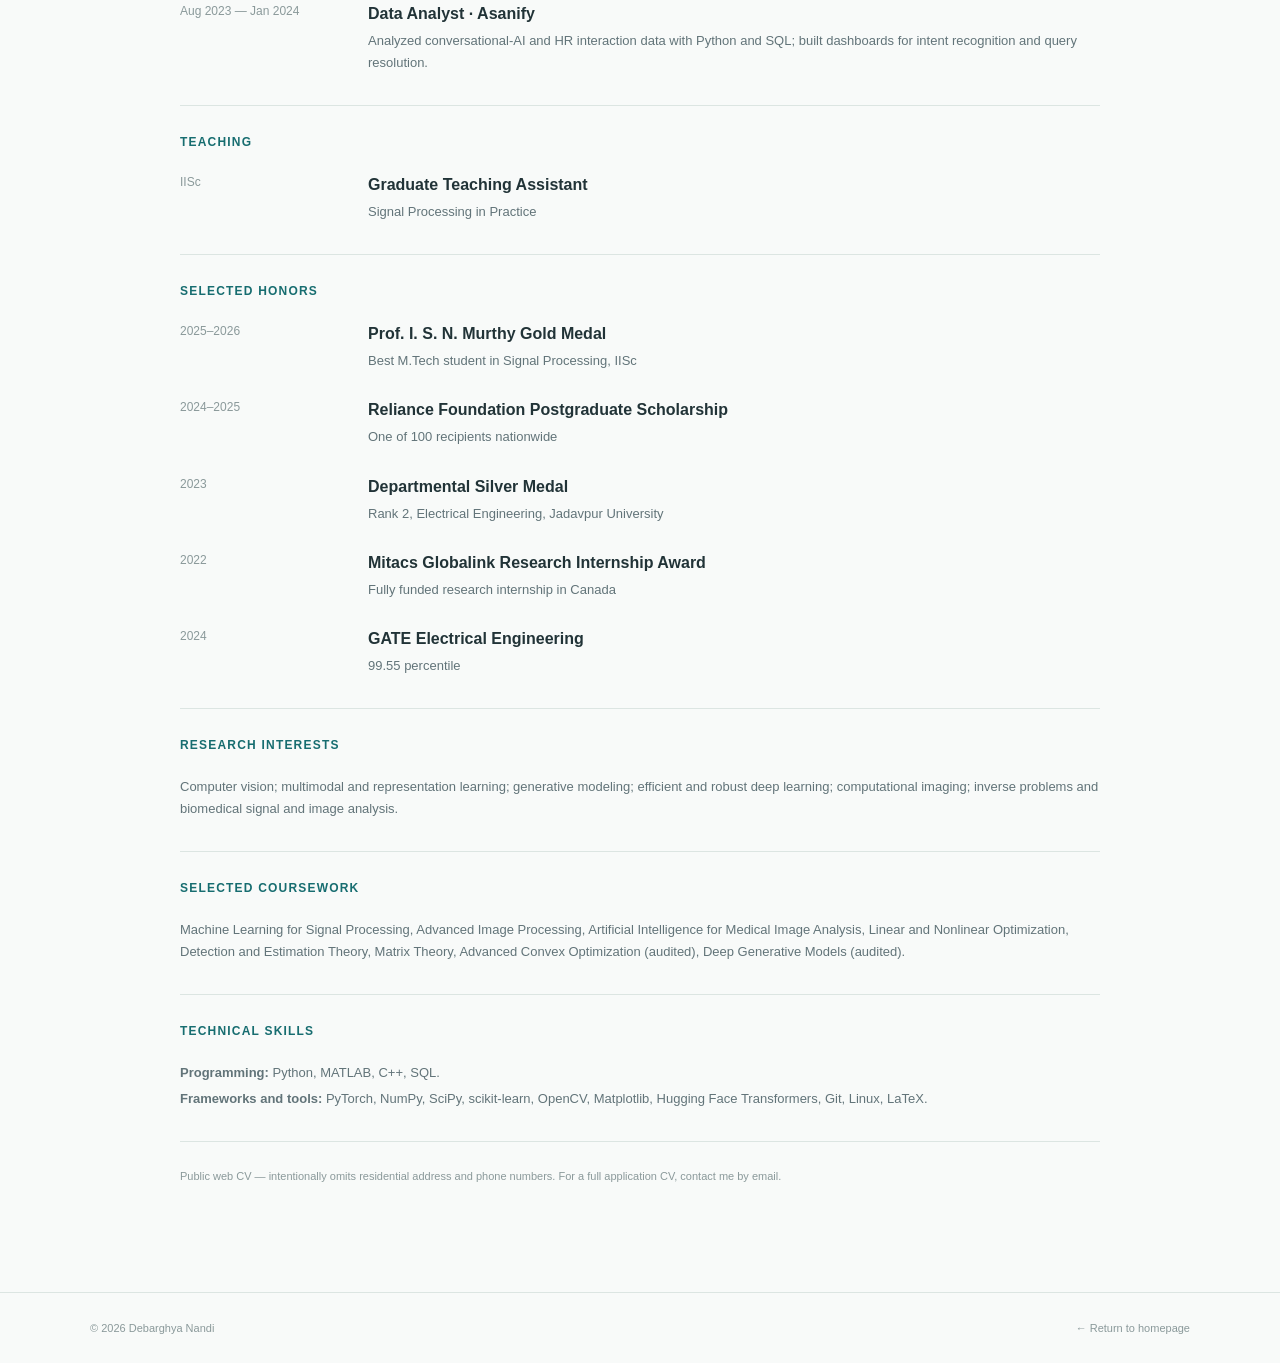
==== commit f871c52e: "Update undergraduate research supervisor" ====
--- a/cv.html
+++ b/cv.html
@@ -23,8 +23,16 @@
       <section class="cv-section"><h2>Research experience</h2>
         <div class="cv-row"><span class="cv-when">May 2025 — June 2026</span><div><h3>M.Tech Research Project · IISc</h3><p>Attention over Shifts for Low-Data Vision · Supervisor: Prof. Kunal N. Chaudhury · Project grade: 10/10</p><p>Developed Multi-Head Cyclic Attention (MHCA) for learning over selected latent-grid shifts and evaluated it on classification, hyperspectral imagery, and retinal vessel segmentation. Achieved up to 6.7 percentage-point accuracy improvement against a parameter-comparable encoder–decoder, with approximately 45% lower GFLOPs.</p></div></div>
         <div class="cv-row"><span class="cv-when">June — Aug 2022</span><div><h3>Mitacs Globalink Research Internship</h3><p>University of Calgary, Canada · Supervisor: Prof. Laura Curiel</p><p>Pattern recognition for safe blood–brain barrier disruption: spectral and time-frequency analysis of acoustic emissions during microbubble cavitation, using STFT, parametric estimation, and MATLAB-based analysis tools.</p></div></div>
-        <div class="cv-row"><span class="cv-when">Sept 2022 — May 2023</span><div><h3>Undergraduate Research Assistant</h3><p>Jadavpur University · Supervisor: Prof. Amit Konar</p><p>Obstructive sleep apnea detection using deep learning and Bayesian networks with ECG and SpO₂ signals.</p></div></div>
-      </section>
+<!--
+<div class="cv-row">
+  <span class="cv-when">Sept 2022 — May 2023</span>
+  <div>
+    <h3>Undergraduate Research Assistant</h3>
+    <p>Jadavpur University · Supervisor: Prof. Amit Konar</p>
+    <p>Obstructive sleep apnea detection using deep learning and Bayesian networks with ECG and SpO₂ signals.</p>
+  </div>
+</div>
+-->      </section>
       <section class="cv-section"><h2>Industry experience</h2><div class="cv-row"><span class="cv-when">Aug 2023 — Jan 2024</span><div><h3>Data Analyst · Asanify</h3><p>Analyzed conversational-AI and HR interaction data with Python and SQL; built dashboards for intent recognition and query resolution.</p></div></div></section>
       <section class="cv-section"><h2>Teaching</h2><div class="cv-row"><span class="cv-when">IISc</span><div><h3>Graduate Teaching Assistant</h3><p>Signal Processing in Practice</p></div></div></section>
       <section class="cv-section"><h2>Selected honors</h2><div class="cv-row"><span class="cv-when">2025–2026</span><div><h3>Prof. I. S. N. Murthy Gold Medal</h3><p>Best M.Tech student in Signal Processing, IISc</p></div></div><div class="cv-row"><span class="cv-when">2024–2025</span><div><h3>Reliance Foundation Postgraduate Scholarship</h3><p>One of 100 recipients nationwide</p></div></div><div class="cv-row"><span class="cv-when">2023</span><div><h3>Departmental Silver Medal</h3><p>Rank 2, Electrical Engineering, Jadavpur University</p></div></div><div class="cv-row"><span class="cv-when">2022</span><div><h3>Mitacs Globalink Research Internship Award</h3><p>Fully funded research internship in Canada</p></div></div><div class="cv-row"><span class="cv-when">2024</span><div><h3>GATE Electrical Engineering</h3><p>99.55 percentile</p></div></div></section>
